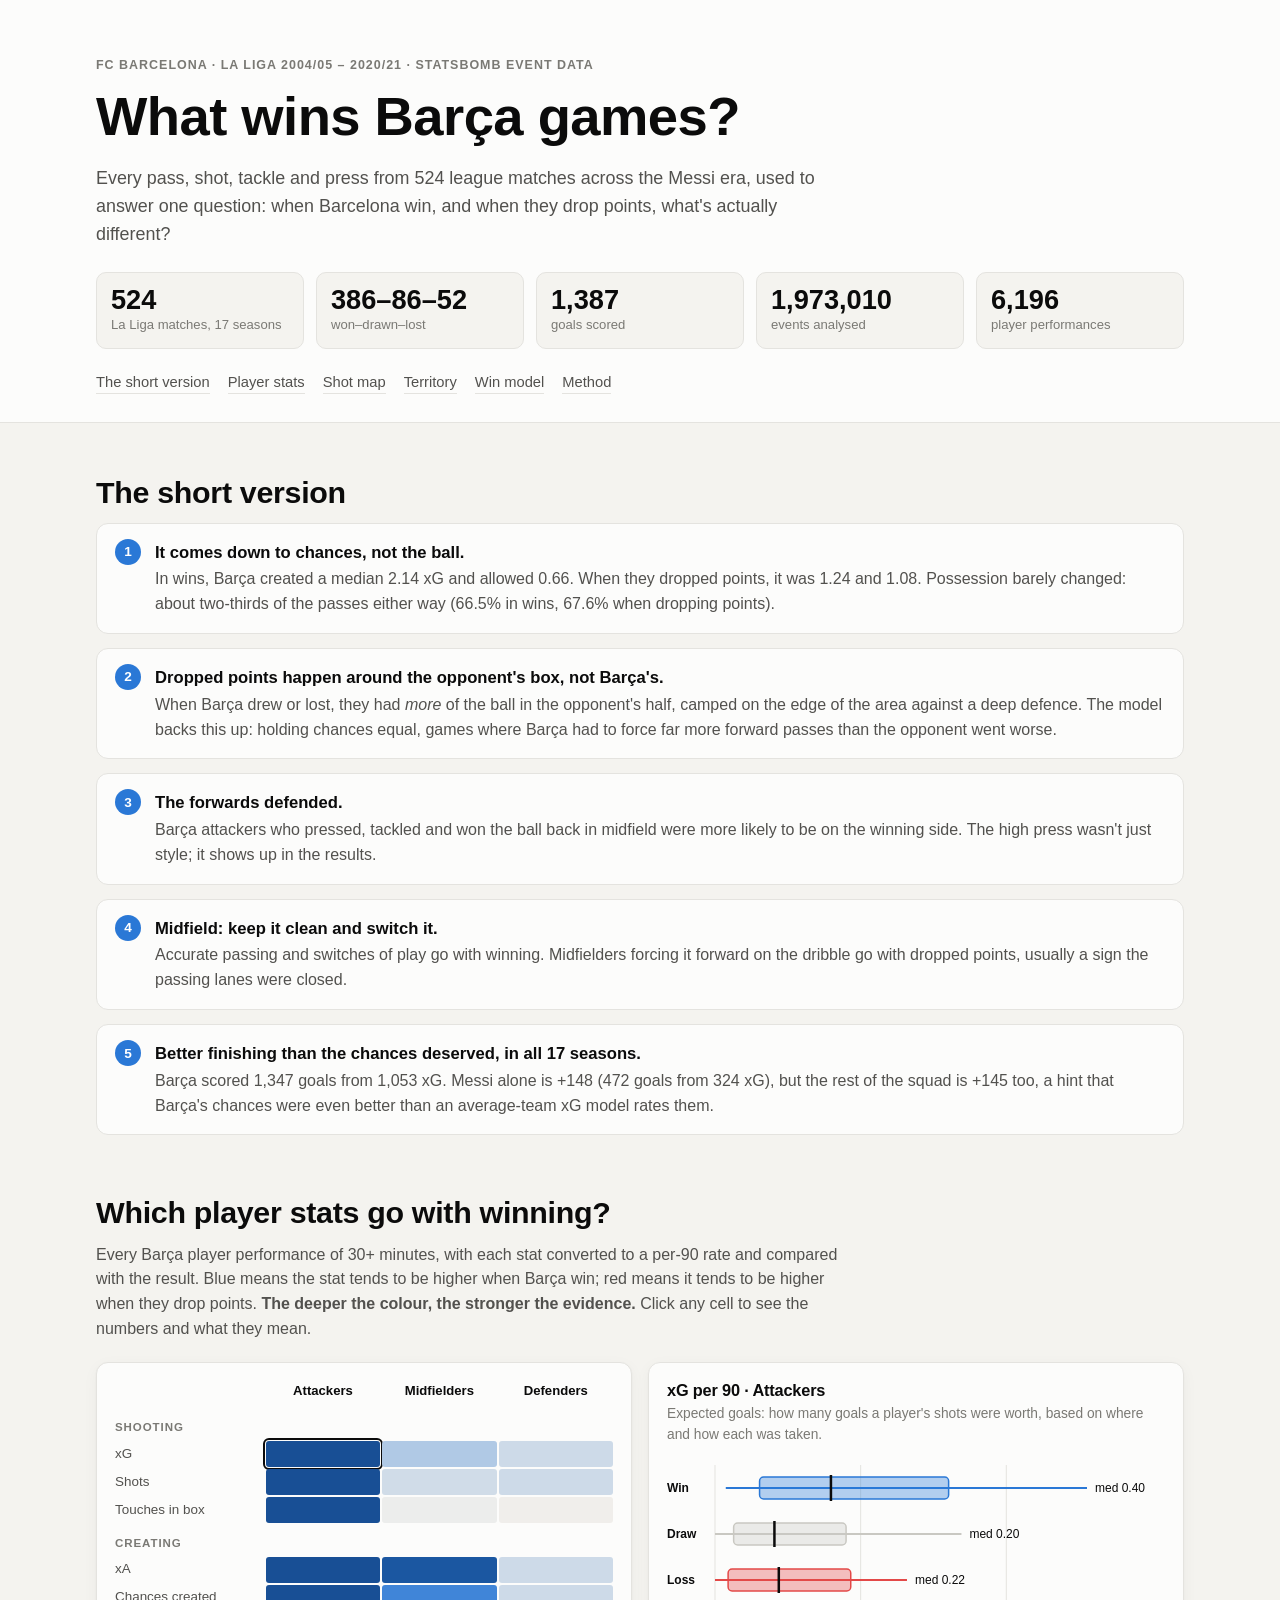
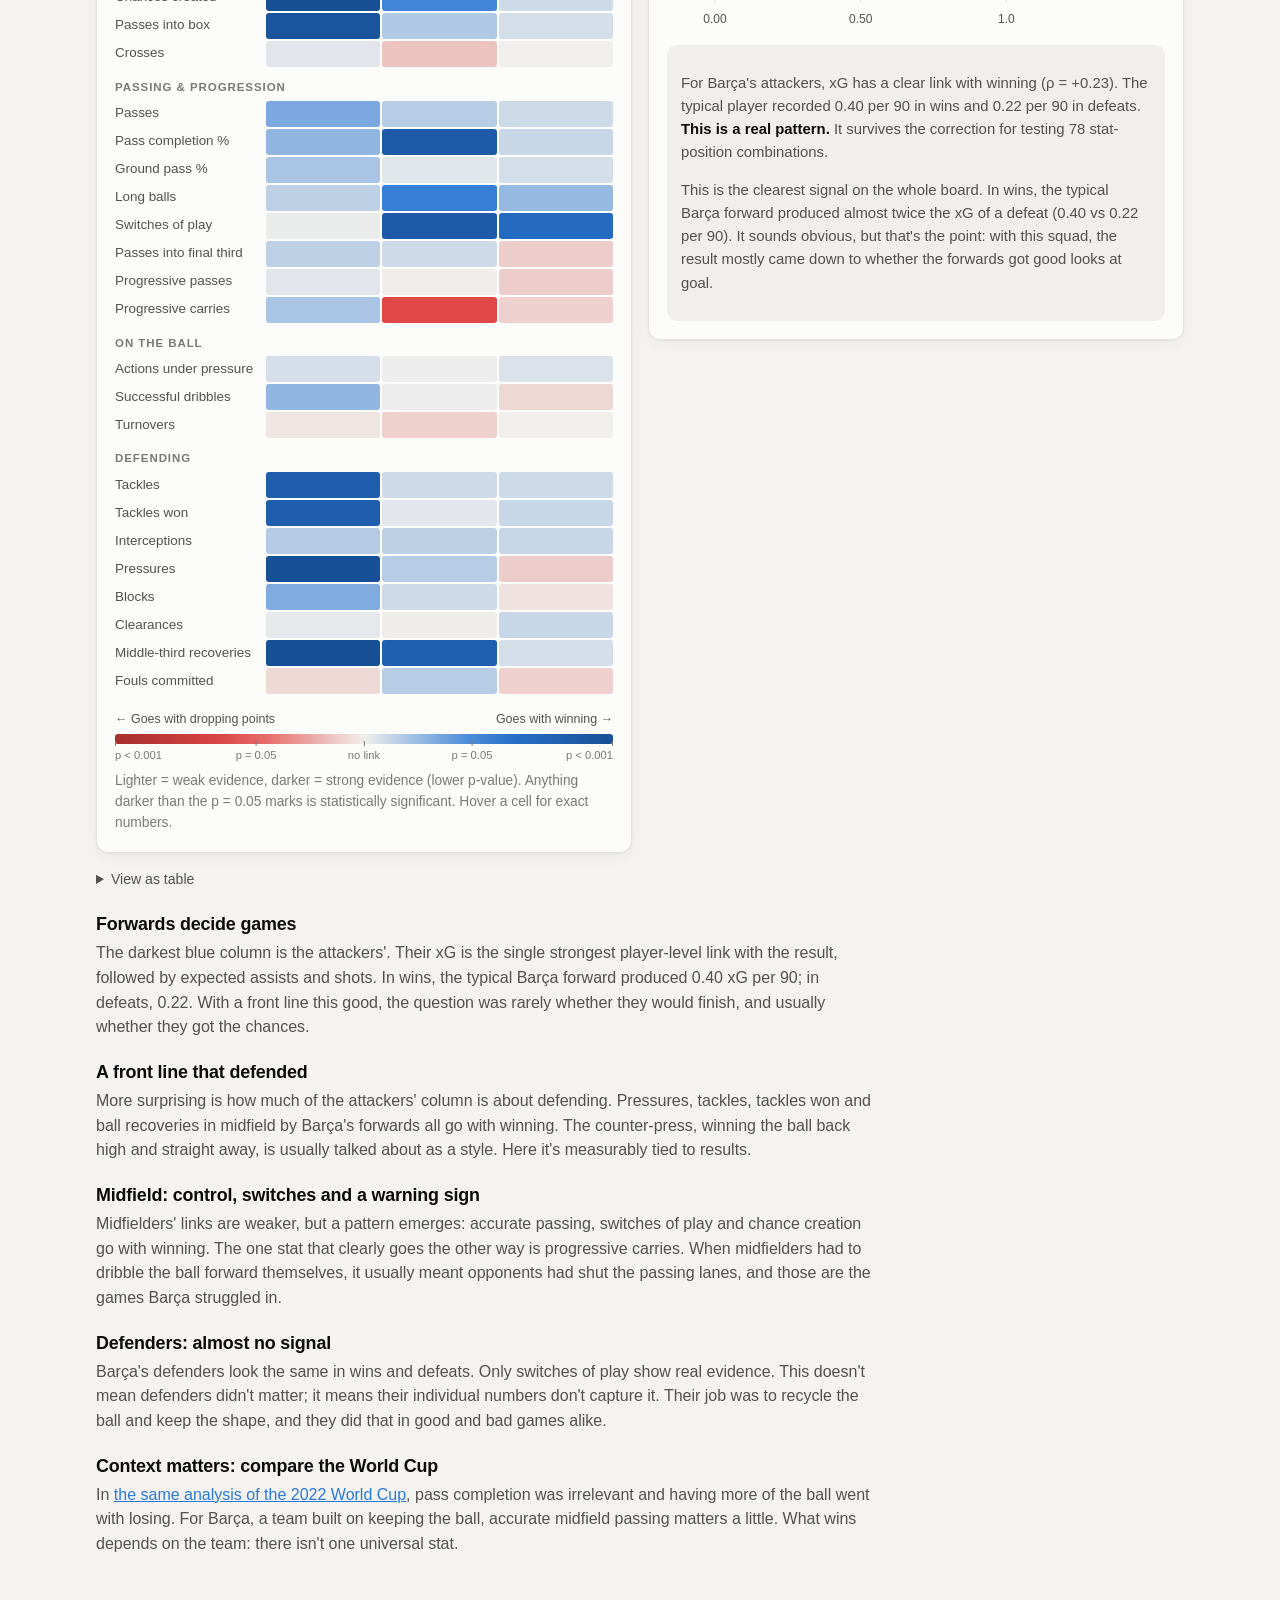
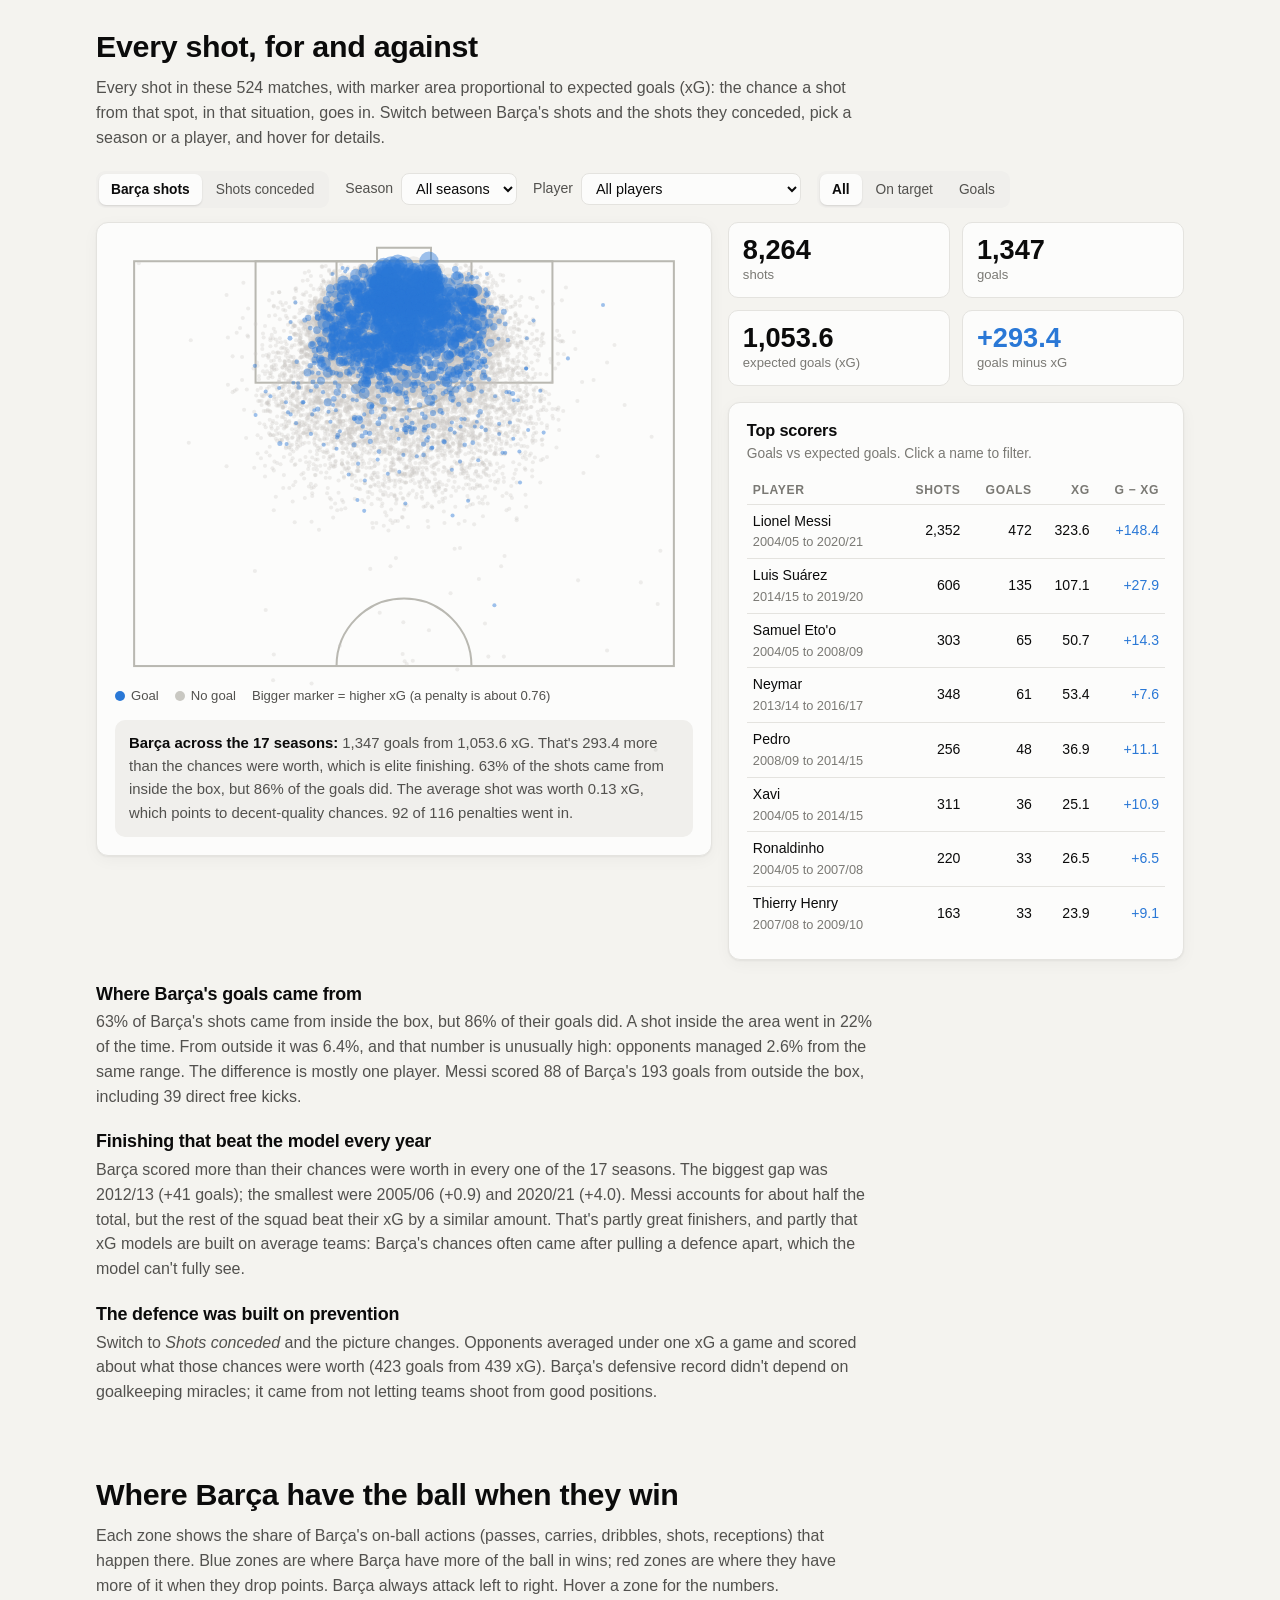
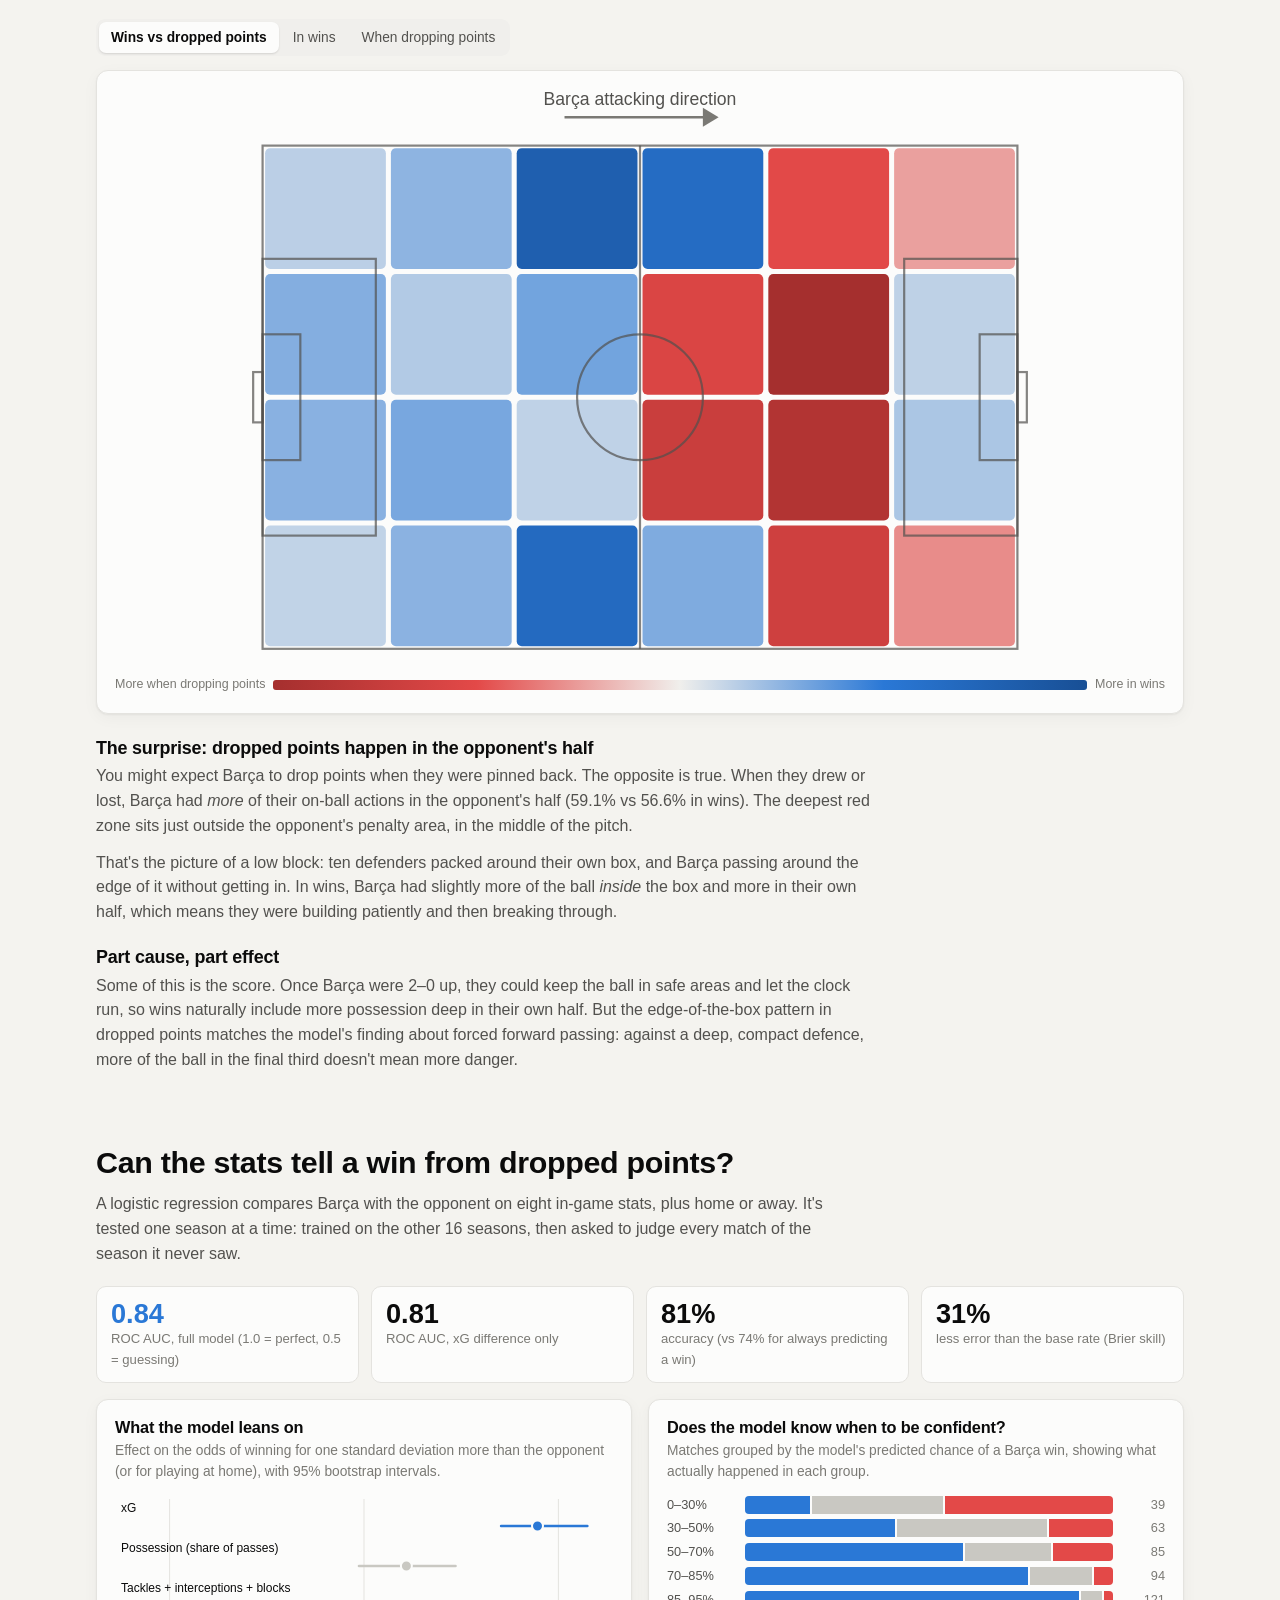
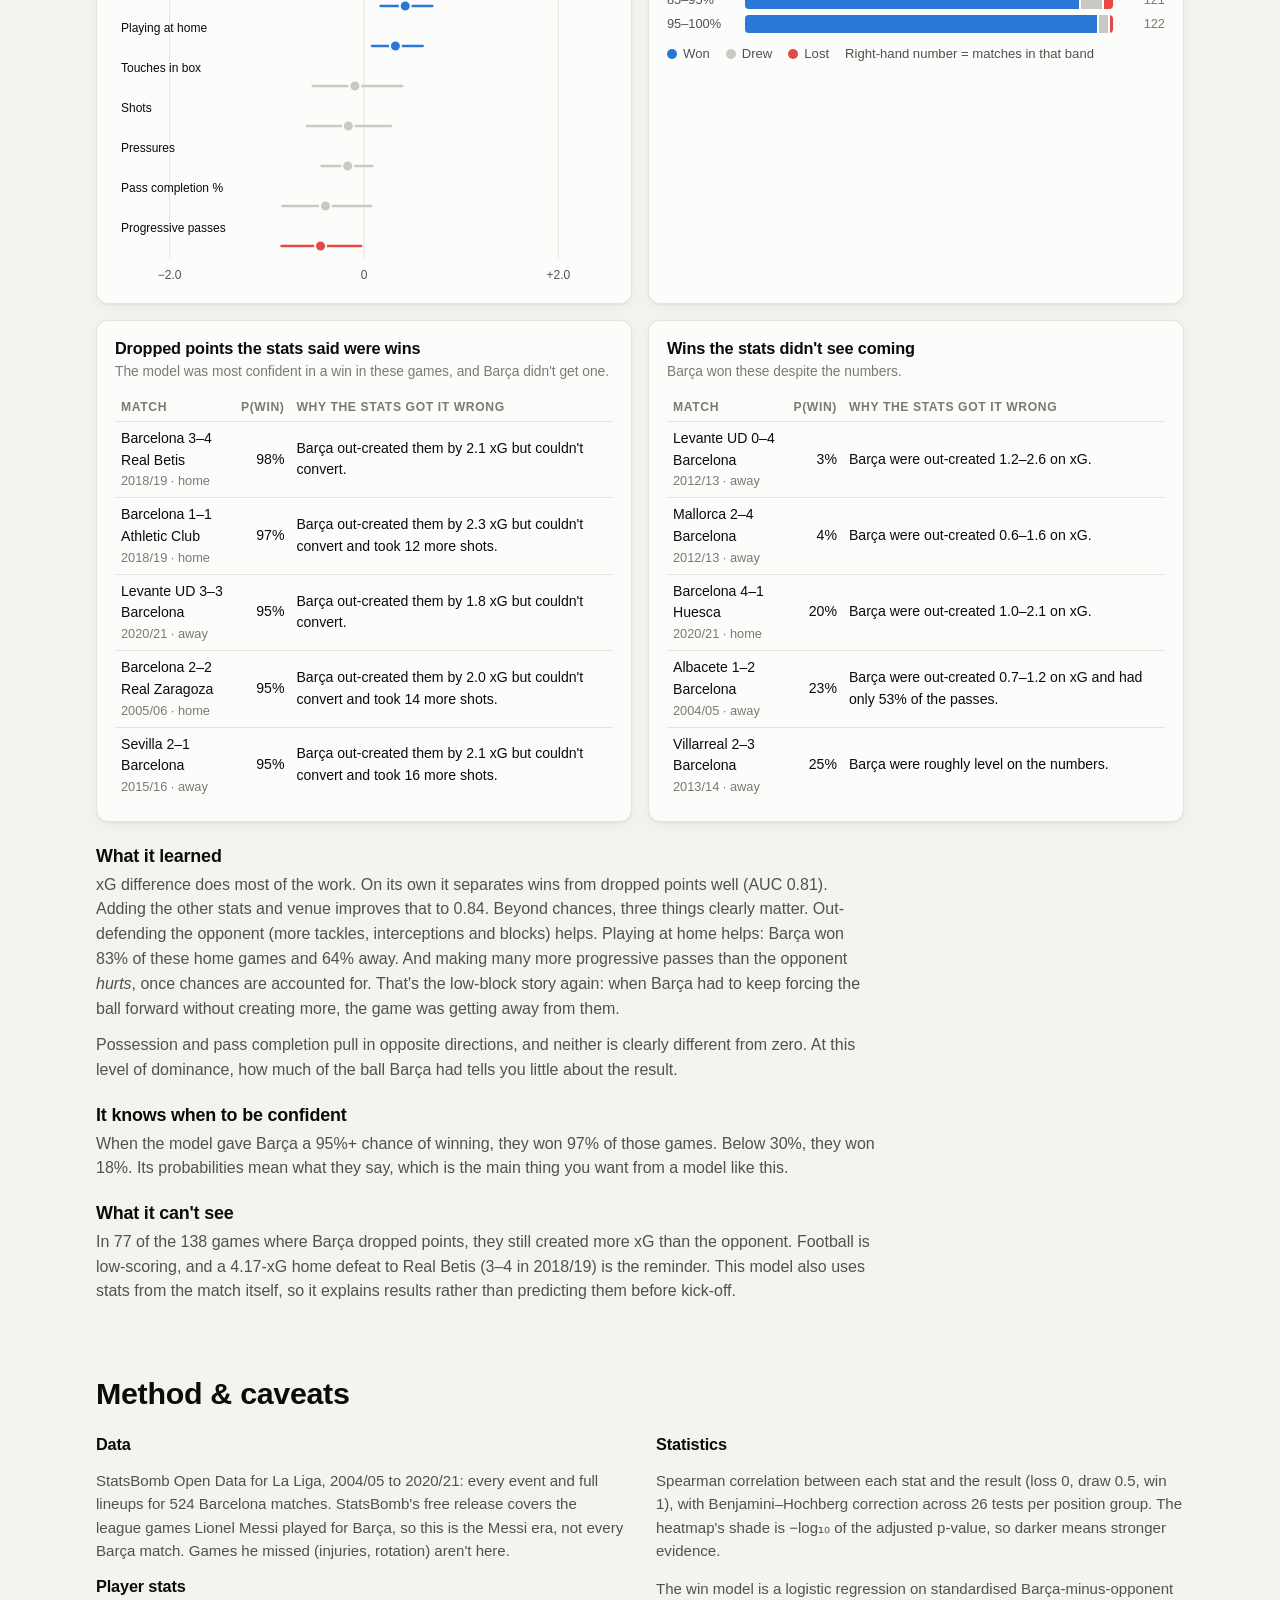
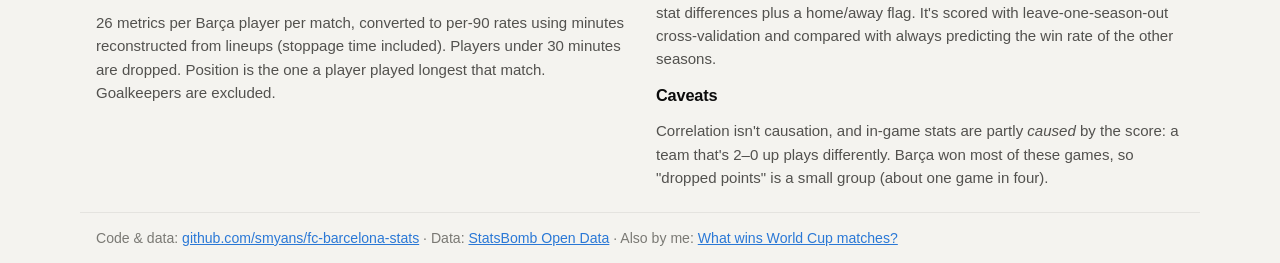
==== docs/index.html @ eb2fe5c5 "FC Barcelona match analysis, 2004/05-2020/21 Pipeline over 524 StatsBomb open-data La Liga matches: " ====
<!doctype html>
<html lang="en">
<head>
  <meta charset="utf-8">
  <meta name="viewport" content="width=device-width, initial-scale=1">
  <title>What Wins Barça Games?</title>
  <meta name="description" content="An interactive analysis of 524 FC Barcelona La Liga matches (2004/05 to 2020/21) using StatsBomb event data: which player stats go with winning, every shot, where Barça have the ball, and a win model.">
  <link rel="icon" href="data:image/svg+xml,<svg xmlns='http://www.w3.org/2000/svg' viewBox='0 0 100 100'><rect x='10' y='10' width='80' height='80' rx='20' fill='%232a78d6'/><rect x='50' y='10' width='40' height='80' rx='0' fill='%23e34948'/></svg>">
  <link rel="stylesheet" href="style.css?v=3">
</head>
<body>
  <header class="hero">
    <div class="wrap">
      <p class="eyebrow">FC Barcelona · La Liga 2004/05 – 2020/21 · StatsBomb event data</p>
      <h1>What wins Barça games?</h1>
      <p class="lede">Every pass, shot, tackle and press from 524 league matches across the Messi era, used to answer one question:
        when Barcelona win, and when they drop points, what's actually different?</p>
      <div class="tiles" id="summary-tiles"></div>
      <nav class="toc" aria-label="Sections">
        <a href="#short">The short version</a>
        <a href="#players">Player stats</a>
        <a href="#shots">Shot map</a>
        <a href="#territory">Territory</a>
        <a href="#model">Win model</a>
        <a href="#method">Method</a>
      </nav>
    </div>
  </header>

  <main class="wrap">
    <section id="short">
      <h2>The short version</h2>
      <ol class="short-list" id="short-list">
        <li><strong>It comes down to chances, not the ball.</strong> In wins, Barça created a median 2.14 xG and allowed 0.66. When they dropped
          points, it was 1.24 and 1.08. Possession barely changed: about two-thirds of the passes either way (66.5% in wins, 67.6% when dropping points).</li>
        <li><strong>Dropped points happen around the opponent's box, not Barça's.</strong> When Barça drew or lost, they had <em>more</em> of the ball
          in the opponent's half, camped on the edge of the area against a deep defence. The model backs this up: holding chances equal,
          games where Barça had to force far more forward passes than the opponent went worse.</li>
        <li><strong>The forwards defended.</strong> Barça attackers who pressed, tackled and won the ball back in midfield were more likely to be on the
          winning side. The high press wasn't just style; it shows up in the results.</li>
        <li><strong>Midfield: keep it clean and switch it.</strong> Accurate passing and switches of play go with winning. Midfielders forcing it
          forward on the dribble go with dropped points, usually a sign the passing lanes were closed.</li>
        <li><strong>Better finishing than the chances deserved, in all 17 seasons.</strong> Barça scored 1,347 goals from 1,053 xG. Messi alone is
          +148 (472 goals from 324 xG), but the rest of the squad is +145 too, a hint that Barça's chances were even better than an average-team xG model rates them.</li>
      </ol>
    </section>

    <section id="players">
      <h2>Which player stats go with winning?</h2>
      <p class="section-lede">Every Barça player performance of 30+ minutes, with each stat converted to a per-90 rate and compared with the result.
        Blue means the stat tends to be higher when Barça win; red means it tends to be higher when they drop points.
        <strong>The deeper the colour, the stronger the evidence.</strong> Click any cell to see the numbers and what they mean.</p>
      <div class="split">
        <div class="card">
          <div id="heatmap" class="heatmap" role="grid" aria-label="Link between each stat and winning, by position group"></div>
          <div id="heatmap-legend"></div>
        </div>
        <div class="card sticky" id="dist-card">
          <h3 id="dist-title"></h3>
          <p class="meta" id="dist-meta"></p>
          <svg id="dist-chart" role="img"></svg>
          <div class="insight" id="dist-insight"></div>
        </div>
      </div>
      <details class="table-view">
        <summary>View as table</summary>
        <div id="corr-table"></div>
      </details>
      <div class="analysis">
        <h3>Forwards decide games</h3>
        <p>The darkest blue column is the attackers'. Their xG is the single strongest player-level link with the result, followed by expected assists and
          shots. In wins, the typical Barça forward produced 0.40 xG per 90; in defeats, 0.22. With a front line this good, the question was rarely whether
          they would finish, and usually whether they got the chances.</p>
        <h3>A front line that defended</h3>
        <p>More surprising is how much of the attackers' column is about defending. Pressures, tackles, tackles won and ball recoveries in midfield by Barça's
          forwards all go with winning. The counter-press, winning the ball back high and straight away, is usually talked about as a style. Here it's
          measurably tied to results.</p>
        <h3>Midfield: control, switches and a warning sign</h3>
        <p>Midfielders' links are weaker, but a pattern emerges: accurate passing, switches of play and chance creation go with winning. The one
          stat that clearly goes the other way is progressive carries. When midfielders had to dribble the ball forward themselves, it usually meant
          opponents had shut the passing lanes, and those are the games Barça struggled in.</p>
        <h3>Defenders: almost no signal</h3>
        <p>Barça's defenders look the same in wins and defeats. Only switches of play show real evidence. This doesn't mean defenders didn't matter;
          it means their individual numbers don't capture it. Their job was to recycle the ball and keep the shape, and they did that in good and bad games alike.</p>
        <h3>Context matters: compare the World Cup</h3>
        <p>In <a href="https://smyans.github.io/world-cup-2022-player-stats/">the same analysis of the 2022 World Cup</a>, pass completion was irrelevant and
          having more of the ball went with losing. For Barça, a team built on keeping the ball, accurate midfield passing matters a little. What wins depends on
          the team: there isn't one universal stat.</p>
      </div>
    </section>

    <section id="shots">
      <h2>Every shot, for and against</h2>
      <p class="section-lede">Every shot in these 524 matches, with marker area proportional to expected goals (xG): the chance a shot from
        that spot, in that situation, goes in. Switch between Barça's shots and the shots they conceded, pick a season or a player,
        and hover for details.</p>
      <div class="controls">
        <div class="segmented" role="radiogroup" aria-label="Which shots" id="side-filter">
          <button role="radio" aria-checked="true" data-value="for">Barça shots</button>
          <button role="radio" aria-checked="false" data-value="against">Shots conceded</button>
        </div>
        <label>Season <select id="season-filter"></select></label>
        <label id="player-label">Player <select id="player-filter"></select></label>
        <div class="segmented" role="radiogroup" aria-label="Shot outcome" id="outcome-filter">
          <button role="radio" aria-checked="true" data-value="all">All</button>
          <button role="radio" aria-checked="false" data-value="target">On target</button>
          <button role="radio" aria-checked="false" data-value="goal">Goals</button>
        </div>
      </div>
      <div class="split shots-split">
        <div class="card pitch-card">
          <svg id="shot-map" role="img" aria-label="Shot map"></svg>
          <div class="legend" id="shot-legend"></div>
          <div class="insight" id="shot-insight"></div>
        </div>
        <div class="side">
          <div class="tiles compact" id="shot-tiles"></div>
          <div class="card">
            <h3 id="leaderboard-title">Top scorers</h3>
            <p class="meta">Goals vs expected goals. Click a name to filter.</p>
            <table class="leaderboard" id="leaderboard"></table>
          </div>
        </div>
      </div>
      <div class="analysis">
        <h3>Where Barça's goals came from</h3>
        <p>63% of Barça's shots came from inside the box, but 86% of their goals did. A shot inside the area went in 22% of the time. From outside it was
          6.4%, and that number is unusually high: opponents managed 2.6% from the same range. The difference is mostly one player. Messi scored 88 of Barça's
          193 goals from outside the box, including 39 direct free kicks.</p>
        <h3>Finishing that beat the model every year</h3>
        <p>Barça scored more than their chances were worth in every one of the 17 seasons. The biggest gap was 2012/13 (+41 goals); the smallest were 2005/06
          (+0.9) and 2020/21 (+4.0). Messi accounts for about half the total, but the rest of the squad beat their xG by a similar amount. That's partly
          great finishers, and partly that xG models are built on average teams: Barça's chances often came after pulling a defence apart, which the model can't fully see.</p>
        <h3>The defence was built on prevention</h3>
        <p>Switch to <em>Shots conceded</em> and the picture changes. Opponents averaged under one xG a game and scored about what those chances were worth
          (423 goals from 439 xG). Barça's defensive record didn't depend on goalkeeping miracles; it came from not letting teams shoot from good positions.</p>
      </div>
    </section>

    <section id="territory">
      <h2>Where Barça have the ball when they win</h2>
      <p class="section-lede">Each zone shows the share of Barça's on-ball actions (passes, carries, dribbles, shots, receptions) that happen there.
        Blue zones are where Barça have more of the ball in wins; red zones are where they have more of it when they drop points.
        Barça always attack left to right. Hover a zone for the numbers.</p>
      <div class="controls">
        <div class="segmented" role="radiogroup" aria-label="Territory view" id="territory-view">
          <button role="radio" aria-checked="true" data-value="diff">Wins vs dropped points</button>
          <button role="radio" aria-checked="false" data-value="win">In wins</button>
          <button role="radio" aria-checked="false" data-value="dropped">When dropping points</button>
        </div>
      </div>
      <div class="card">
        <svg id="territory-map" role="img" aria-label="Pitch zones showing where Barça have the ball in wins and in dropped points"></svg>
        <div class="scale-legend" id="territory-legend"></div>
      </div>
      <div class="analysis">
        <h3>The surprise: dropped points happen in the opponent's half</h3>
        <p>You might expect Barça to drop points when they were pinned back. The opposite is true. When they drew or lost, Barça had <em>more</em> of their
          on-ball actions in the opponent's half (59.1% vs 56.6% in wins). The deepest red zone sits just outside the opponent's penalty area, in the middle of the pitch.</p>
        <p>That's the picture of a low block: ten defenders packed around their own box, and Barça passing around the edge of it without getting in.
          In wins, Barça had slightly more of the ball <em>inside</em> the box and more in their own half, which means they were building patiently and then breaking through.</p>
        <h3>Part cause, part effect</h3>
        <p>Some of this is the score. Once Barça were 2–0 up, they could keep the ball in safe areas and let the clock run, so wins naturally include more
          possession deep in their own half. But the edge-of-the-box pattern in dropped points matches the model's finding about forced forward passing:
          against a deep, compact defence, more of the ball in the final third doesn't mean more danger.</p>
      </div>
    </section>

    <section id="model">
      <h2>Can the stats tell a win from dropped points?</h2>
      <p class="section-lede">A logistic regression compares Barça with the opponent on eight in-game stats, plus home or away. It's tested one season
        at a time: trained on the other 16 seasons, then asked to judge every match of the season it never saw.</p>
      <div class="tiles" id="model-tiles"></div>
      <div class="split">
        <div class="card">
          <h3>What the model leans on</h3>
          <p class="meta">Effect on the odds of winning for one standard deviation more than the opponent (or for playing at home), with 95% bootstrap intervals.</p>
          <svg id="coef-chart" role="img" aria-label="Model coefficients with confidence intervals"></svg>
        </div>
        <div class="card">
          <h3>Does the model know when to be confident?</h3>
          <p class="meta">Matches grouped by the model's predicted chance of a Barça win, showing what actually happened in each group.</p>
          <div id="calibration"></div>
          <div class="legend" id="calibration-legend"></div>
        </div>
      </div>
      <div class="split">
        <div class="card">
          <h3>Dropped points the stats said were wins</h3>
          <p class="meta">The model was most confident in a win in these games, and Barça didn't get one.</p>
          <table class="leaderboard" id="surprise-dropped"></table>
        </div>
        <div class="card">
          <h3>Wins the stats didn't see coming</h3>
          <p class="meta">Barça won these despite the numbers.</p>
          <table class="leaderboard" id="surprise-wins"></table>
        </div>
      </div>
      <div class="analysis">
        <h3>What it learned</h3>
        <p>xG difference does most of the work. On its own it separates wins from dropped points well (AUC 0.81). Adding the other stats and venue
          improves that to 0.84. Beyond chances, three things clearly matter. Out-defending the opponent (more tackles, interceptions and blocks) helps.
          Playing at home helps: Barça won 83% of these home games and 64% away. And making many more progressive passes than the opponent <em>hurts</em>,
          once chances are accounted for. That's the low-block story again: when Barça had to keep forcing the ball forward without creating more, the game was getting away from them.</p>
        <p>Possession and pass completion pull in opposite directions, and neither is clearly different from zero. At this level of dominance, how much
          of the ball Barça had tells you little about the result.</p>
        <h3>It knows when to be confident</h3>
        <p>When the model gave Barça a 95%+ chance of winning, they won 97% of those games. Below 30%, they won 18%. Its probabilities mean what they say,
          which is the main thing you want from a model like this.</p>
        <h3>What it can't see</h3>
        <p>In 77 of the 138 games where Barça dropped points, they still created more xG than the opponent. Football is low-scoring, and a 4.17-xG
          home defeat to Real Betis (3–4 in 2018/19) is the reminder. This model also uses stats from the match itself, so it explains results rather than
          predicting them before kick-off.</p>
      </div>
    </section>

    <section id="method">
      <h2>Method &amp; caveats</h2>
      <div class="method-grid">
        <div>
          <h3>Data</h3>
          <p>StatsBomb Open Data for La Liga, 2004/05 to 2020/21: every event and full lineups for 524 Barcelona matches.
            StatsBomb's free release covers the league games Lionel Messi played for Barça, so this is the Messi era, not every Barça match.
            Games he missed (injuries, rotation) aren't here.</p>
          <h3>Player stats</h3>
          <p>26 metrics per Barça player per match, converted to per-90 rates using minutes reconstructed from lineups (stoppage time included).
            Players under 30 minutes are dropped. Position is the one a player played longest that match. Goalkeepers are excluded.</p>
        </div>
        <div>
          <h3>Statistics</h3>
          <p>Spearman correlation between each stat and the result (loss 0, draw 0.5, win 1), with Benjamini–Hochberg correction across 26 tests
            per position group. The heatmap's shade is −log₁₀ of the adjusted p-value, so darker means stronger evidence.</p>
          <p>The win model is a logistic regression on standardised Barça-minus-opponent stat differences plus a home/away flag.
            It's scored with leave-one-season-out cross-validation and compared with always predicting the win rate of the other seasons.</p>
          <h3>Caveats</h3>
          <p>Correlation isn't causation, and in-game stats are partly <em>caused</em> by the score: a team that's 2–0 up plays differently.
            Barça won most of these games, so "dropped points" is a small group (about one game in four).</p>
        </div>
      </div>
    </section>
  </main>

  <footer class="wrap">
    <p>Code &amp; data: <a href="https://github.com/smyans/fc-barcelona-stats">github.com/smyans/fc-barcelona-stats</a> ·
      Data: <a href="https://github.com/statsbomb/open-data">StatsBomb Open Data</a> ·
      Also by me: <a href="https://smyans.github.io/world-cup-2022-player-stats/">What wins World Cup matches?</a></p>
  </footer>

  <div class="tooltip" id="tooltip" role="tooltip" hidden></div>
  <script src="glossary.js?v=3"></script>
  <script src="insights.js?v=3"></script>
  <script src="app.js?v=3"></script>
</body>
</html>
---- docs/style.css ----
:root {
  color-scheme: light;
  --page: #f4f3ef;
  --surface: #fcfcfb;
  --surface-2: #f0efec;
  --ink: #0b0b0b;
  --ink-2: #52514e;
  --ink-3: #7a7974;
  --rule: #e4e3df;
  --pitch-line: #b9b8b1;
  --pos: #2a78d6;
  --neg: #e34948;
  --neutral: #c9c8c2;
  --div-neg-2: #a52f2e;
  --div-neg-1: #e34948;
  --div-mid: #f0efec;
  --div-pos-1: #2a78d6;
  --div-pos-2: #184f95;
  --seq-0: #f0efec;
  --seq-1: #184f95;
  --shadow: 0 1px 2px rgb(0 0 0 / 0.05), 0 4px 16px rgb(0 0 0 / 0.04);
}
@media (prefers-color-scheme: dark) {
  :root:not([data-theme="light"]) {
    color-scheme: dark;
    --page: #111110;
    --surface: #1a1a19;
    --surface-2: #242422;
    --ink: #f0efec;
    --ink-2: #c3c2b7;
    --ink-3: #8f8e86;
    --rule: #2e2e2c;
    --pitch-line: #4a4a46;
    --pos: #3987e5;
    --neg: #e66767;
    --neutral: #5a5955;
    --div-neg-2: #f08f8d;
    --div-neg-1: #c94a49;
    --div-mid: #383835;
    --div-pos-1: #2b6cc0;
    --div-pos-2: #86b6ef;
    --seq-0: #2a2a28;
    --seq-1: #86b6ef;
    --shadow: none;
  }
}
:root[data-theme="dark"] {
  color-scheme: dark;
  --page: #111110;
  --surface: #1a1a19;
  --surface-2: #242422;
  --ink: #f0efec;
  --ink-2: #c3c2b7;
  --ink-3: #8f8e86;
  --rule: #2e2e2c;
  --pitch-line: #4a4a46;
  --pos: #3987e5;
  --neg: #e66767;
  --neutral: #5a5955;
  --div-neg-2: #f08f8d;
  --div-neg-1: #c94a49;
  --div-mid: #383835;
  --div-pos-1: #2b6cc0;
  --div-pos-2: #86b6ef;
  --seq-0: #2a2a28;
  --seq-1: #86b6ef;
  --shadow: none;
}

* { box-sizing: border-box; }
html { scroll-behavior: smooth; }
body {
  margin: 0;
  background: var(--page);
  color: var(--ink);
  font: 16px/1.55 ui-sans-serif, -apple-system, BlinkMacSystemFont, "Segoe UI", Roboto, sans-serif;
  -webkit-font-smoothing: antialiased;
}
a { color: var(--pos); }
.wrap { max-width: 1120px; margin: 0 auto; padding: 0 16px; }
h1, h2, h3 { line-height: 1.15; letter-spacing: -0.01em; }
h1 { font-size: clamp(2.1rem, 5vw, 3.4rem); margin: 0.2em 0 0.3em; }
h2 { font-size: clamp(1.45rem, 3vw, 1.9rem); margin: 0 0 0.4em; }
h3 { font-size: 1.02rem; margin: 0 0 0.2em; }
.num, .tile .value, .leaderboard td.n { font-variant-numeric: tabular-nums; }

.hero { padding: 56px 0 28px; border-bottom: 1px solid var(--rule); background: var(--surface); }
.eyebrow { text-transform: uppercase; letter-spacing: 0.08em; font-size: 0.78rem; color: var(--ink-3); margin: 0; font-weight: 600; }
.lede { font-size: 1.12rem; color: var(--ink-2); max-width: 720px; margin: 0 0 24px; }
.toc { display: flex; flex-wrap: wrap; gap: 6px 18px; margin-top: 22px; font-size: 0.92rem; }
.toc a { color: var(--ink-2); text-decoration: none; border-bottom: 1px solid var(--rule); }
.toc a:hover { color: var(--ink); border-color: var(--ink-2); }

section { padding: 52px 0 8px; }
.section-lede { color: var(--ink-2); max-width: 760px; margin: 0 0 20px; }
.meta { color: var(--ink-3); font-size: 0.86rem; margin: 0 0 12px; }
.note { color: var(--ink-2); font-size: 0.9rem; margin: 10px 0 0; }

.card {
  background: var(--surface);
  border: 1px solid var(--rule);
  border-radius: 12px;
  padding: 18px;
  box-shadow: var(--shadow);
  min-width: 0;
}
.split { display: grid; grid-template-columns: minmax(0, 1fr) minmax(0, 1fr); gap: 16px; margin-bottom: 16px; }
.shots-split { grid-template-columns: minmax(0, 1.35fr) minmax(0, 1fr); }
.side { display: flex; flex-direction: column; gap: 16px; min-width: 0; }
.sticky { position: sticky; top: 16px; align-self: start; }
@media (max-width: 820px) {
  .split, .shots-split { grid-template-columns: minmax(0, 1fr); }
  .sticky { position: static; }
}

.tiles { display: grid; grid-template-columns: repeat(auto-fit, minmax(140px, 1fr)); gap: 12px; margin-bottom: 16px; }
.tiles.compact { grid-template-columns: repeat(2, minmax(0, 1fr)); margin: 0; }
.tile { background: var(--surface); border: 1px solid var(--rule); border-radius: 10px; padding: 12px 14px; }
.hero .tile { background: var(--page); }
.tile .value { font-size: 1.7rem; font-weight: 700; line-height: 1.1; }
.tile .label { color: var(--ink-3); font-size: 0.82rem; }
.tile.highlight .value { color: var(--pos); }

/* Heatmap built from a CSS grid of buttons */
.heatmap { display: grid; grid-template-columns: minmax(120px, 1.3fr) repeat(3, minmax(0, 1fr)); gap: 2px; font-size: 0.84rem; }
.heatmap .col-head { font-weight: 600; text-align: center; padding: 0 2px 6px; font-size: 0.82rem; }
.heatmap .row-head { color: var(--ink-2); display: flex; align-items: center; padding-right: 8px; min-height: 26px; }
.heatmap .group-head { grid-column: 1 / -1; color: var(--ink-3); font-size: 0.72rem; text-transform: uppercase; letter-spacing: 0.08em; padding: 10px 0 2px; font-weight: 600; }
.heatmap button {
  border: 0; border-radius: 3px; min-height: 26px; cursor: pointer; font: inherit; font-weight: 700;
  font-variant-numeric: tabular-nums; padding: 0; outline-offset: 1px;
}
.heatmap button.selected { outline: 2px solid var(--ink); }
.heatmap button:focus-visible { outline: 2px solid var(--ink); }

.scale-legend { display: flex; align-items: center; gap: 8px; margin-top: 14px; font-size: 0.78rem; color: var(--ink-3); flex-wrap: wrap; }
.scale-legend .bar { height: 10px; flex: 1 1 160px; border-radius: 3px; min-width: 120px; }





.table-view { margin-top: 4px; font-size: 0.88rem; }
.table-view summary { cursor: pointer; color: var(--ink-2); }
.table-view table { width: 100%; border-collapse: collapse; margin-top: 8px; }
.table-view th, .table-view td { text-align: left; padding: 4px 8px; border-bottom: 1px solid var(--rule); }
.table-view td.n { text-align: right; font-variant-numeric: tabular-nums; }
.table-view > div { overflow-x: auto; }

.controls { display: flex; flex-wrap: wrap; gap: 10px 16px; align-items: center; margin-bottom: 14px; }
.controls label { display: flex; align-items: center; gap: 8px; font-size: 0.88rem; color: var(--ink-2); }
select {
  font: inherit; font-size: 0.9rem; color: var(--ink); background: var(--surface);
  border: 1px solid var(--rule); border-radius: 8px; padding: 6px 10px; max-width: 220px;
}
.segmented { display: inline-flex; background: var(--surface-2); border-radius: 9px; padding: 3px; gap: 2px; flex-wrap: wrap; }
.segmented button {
  font: inherit; font-size: 0.86rem; border: 0; background: transparent; color: var(--ink-2);
  padding: 5px 12px; border-radius: 7px; cursor: pointer;
}
.segmented button[aria-checked="true"] { background: var(--surface); color: var(--ink); box-shadow: 0 1px 2px rgb(0 0 0 / 0.12); font-weight: 600; }

svg { display: block; width: 100%; height: auto; overflow: visible; }
svg text { fill: var(--ink-2); font-size: 12px; }
svg .axis line, svg .grid line { stroke: var(--rule); }
svg .zero { stroke: var(--ink-3); }
.pitch-card svg { max-width: 560px; margin: 0 auto; }
#territory-map { max-width: 780px; margin: 0 auto; }
.shots-split { align-items: start; }

.legend { display: flex; flex-wrap: wrap; gap: 6px 16px; font-size: 0.82rem; color: var(--ink-2); margin-top: 10px; align-items: center; }
.legend .swatch { display: inline-block; width: 10px; height: 10px; border-radius: 50%; margin-right: 6px; vertical-align: -1px; }

.leaderboard { width: 100%; border-collapse: collapse; font-size: 0.88rem; }
.leaderboard th { white-space: nowrap; text-align: left; color: var(--ink-3); font-weight: 600; font-size: 0.76rem; text-transform: uppercase; letter-spacing: 0.05em; padding: 4px 6px; }
.leaderboard td { padding: 6px; border-top: 1px solid var(--rule); }
.leaderboard td.n, .leaderboard th.n { text-align: right; }
.leaderboard button.link { font: inherit; background: none; border: 0; padding: 0; color: var(--ink); cursor: pointer; text-align: left; }
.leaderboard button.link:hover { color: var(--pos); text-decoration: underline; }
.leaderboard .sub { color: var(--ink-3); font-size: 0.8rem; display: block; }
.delta-pos { color: var(--pos); }
.delta-neg { color: var(--neg); }

.method-grid { display: grid; grid-template-columns: repeat(auto-fit, minmax(280px, 1fr)); gap: 8px 32px; color: var(--ink-2); font-size: 0.94rem; }
.method-grid h3 { color: var(--ink); margin-top: 12px; }

@media (max-width: 480px) {
  .hide-sm { display: none; }
  .leaderboard td { overflow-wrap: anywhere; }
  .leaderboard th { white-space: normal; }
  .leaderboard td, .leaderboard th { padding: 5px 4px; }
  .card { padding: 14px; }
  .table-view th, .table-view td { padding: 4px 4px; font-size: 0.8rem; }
}

footer { padding: 40px 16px 56px; color: var(--ink-3); font-size: 0.88rem; border-top: 1px solid var(--rule); margin-top: 48px; }

.tooltip {
  position: fixed; z-index: 10; pointer-events: none; max-width: 280px;
  background: var(--surface); color: var(--ink); border: 1px solid var(--rule); border-radius: 8px;
  padding: 8px 10px; font-size: 0.82rem; line-height: 1.4; box-shadow: 0 6px 24px rgb(0 0 0 / 0.18);
}
.tooltip .tt-title { font-weight: 700; margin-bottom: 2px; }
.tooltip .tt-row { display: flex; justify-content: space-between; gap: 14px; color: var(--ink-2); }
.tooltip .tt-row b { color: var(--ink); font-variant-numeric: tabular-nums; }

/* Evidence legend under the heatmap */
.evidence-legend { margin-top: 16px; }
.evidence-legend .ends { display: flex; justify-content: space-between; font-size: 0.78rem; color: var(--ink-2); margin-bottom: 4px; }
.evidence-legend .bar { height: 10px; border-radius: 3px; }
.evidence-legend .ticks { position: relative; height: 18px; font-size: 0.7rem; color: var(--ink-3); }
.evidence-legend .ticks span:first-child { transform: none; }
.evidence-legend .ticks span:first-child::before { left: 0; }
.evidence-legend .ticks span:last-child { transform: translateX(-100%); }
.evidence-legend .ticks span:last-child::before { left: auto; right: 0; }
.evidence-legend .ticks span { position: absolute; transform: translateX(-50%); white-space: nowrap; top: 3px; }
.evidence-legend .ticks span::before { content: ""; position: absolute; left: 50%; top: -6px; height: 5px; border-left: 1px solid var(--ink-3); }
.evidence-legend .meta { margin: 8px 0 0; }

/* Written analysis */
.short-list { counter-reset: finding; display: grid; gap: 14px; padding: 0; margin: 0; list-style: none; }
.short-list li { counter-increment: finding; position: relative; padding: 16px 18px 16px 58px; background: var(--surface);
  border: 1px solid var(--rule); border-radius: 12px; color: var(--ink-2); }
.short-list li::before { content: counter(finding); position: absolute; left: 18px; top: 15px; width: 26px; height: 26px; border-radius: 50%;
  background: var(--pos); color: #fff; font-weight: 700; font-size: 0.85rem; display: grid; place-items: center; }
.short-list strong { color: var(--ink); display: block; font-size: 1.04rem; margin-bottom: 2px; }
.analysis { max-width: 780px; color: var(--ink-2); margin-top: 24px; }
.analysis h3 { color: var(--ink); font-size: 1.12rem; margin: 22px 0 6px; }
.analysis p { margin: 0 0 12px; }
.insight { background: var(--surface-2); border-radius: 10px; padding: 12px 14px; color: var(--ink-2); font-size: 0.93rem; margin-top: 14px; }
.insight strong { color: var(--ink); }
.calibration-row { display: grid; grid-template-columns: 70px 1fr 44px; gap: 8px; align-items: center; font-size: 0.8rem; color: var(--ink-2); margin-bottom: 4px; }
.calibration-row .stack { display: flex; height: 18px; border-radius: 4px; overflow: hidden; gap: 2px; background: var(--surface); }
.calibration-row .stack span { display: block; height: 100%; }
.calibration-row .n { text-align: right; font-variant-numeric: tabular-nums; color: var(--ink-3); }
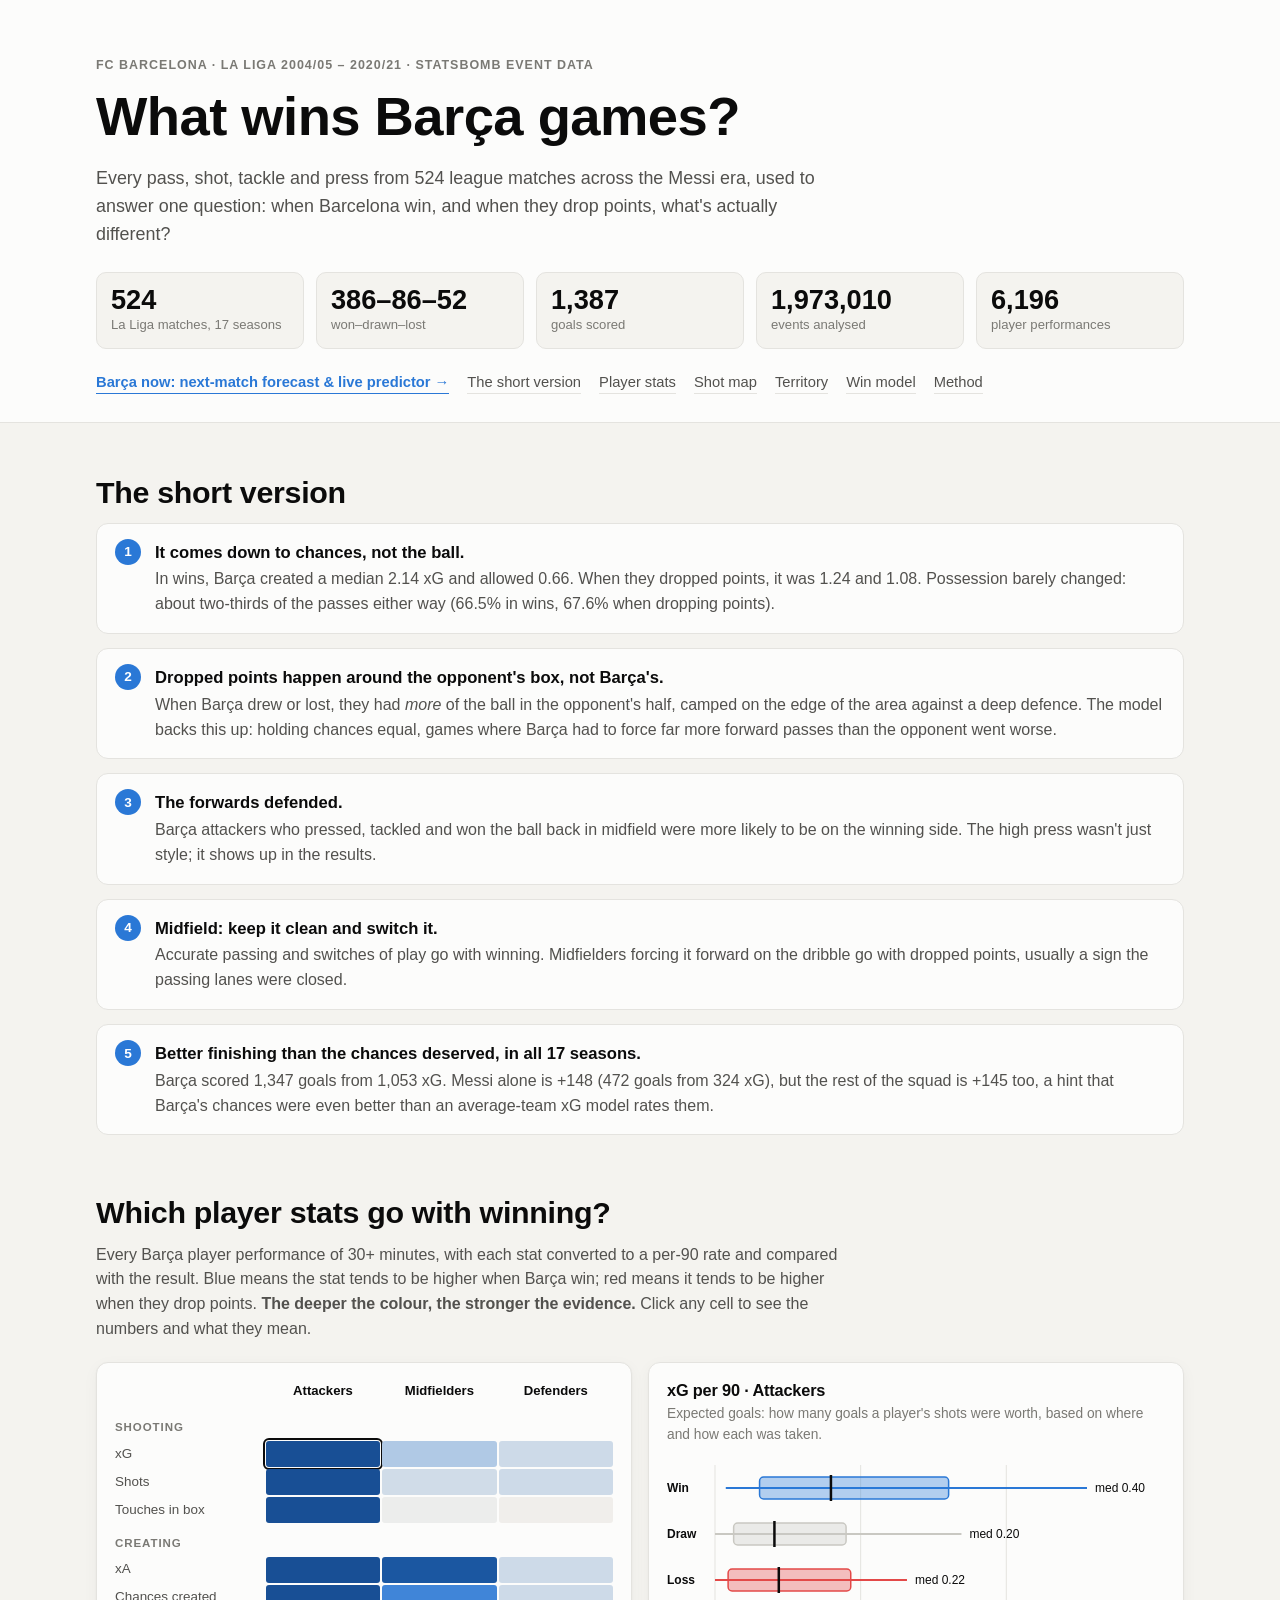
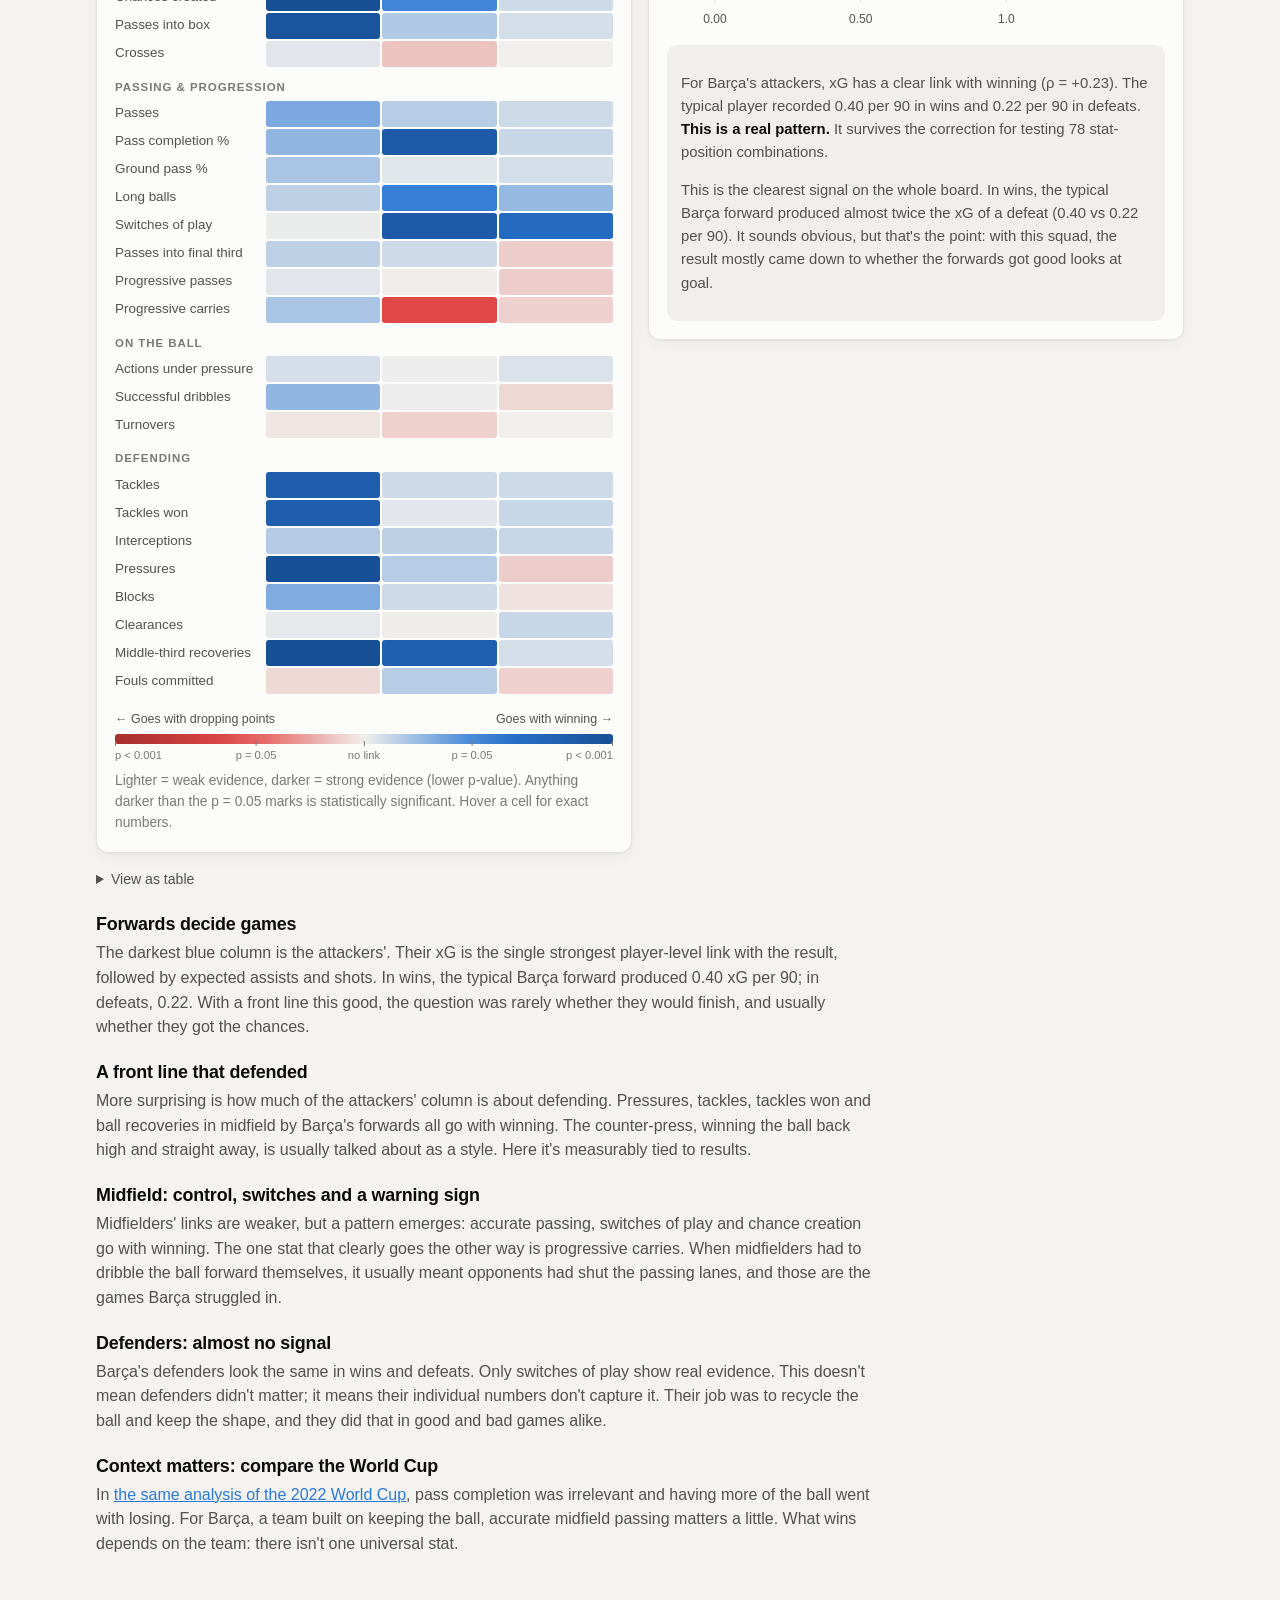
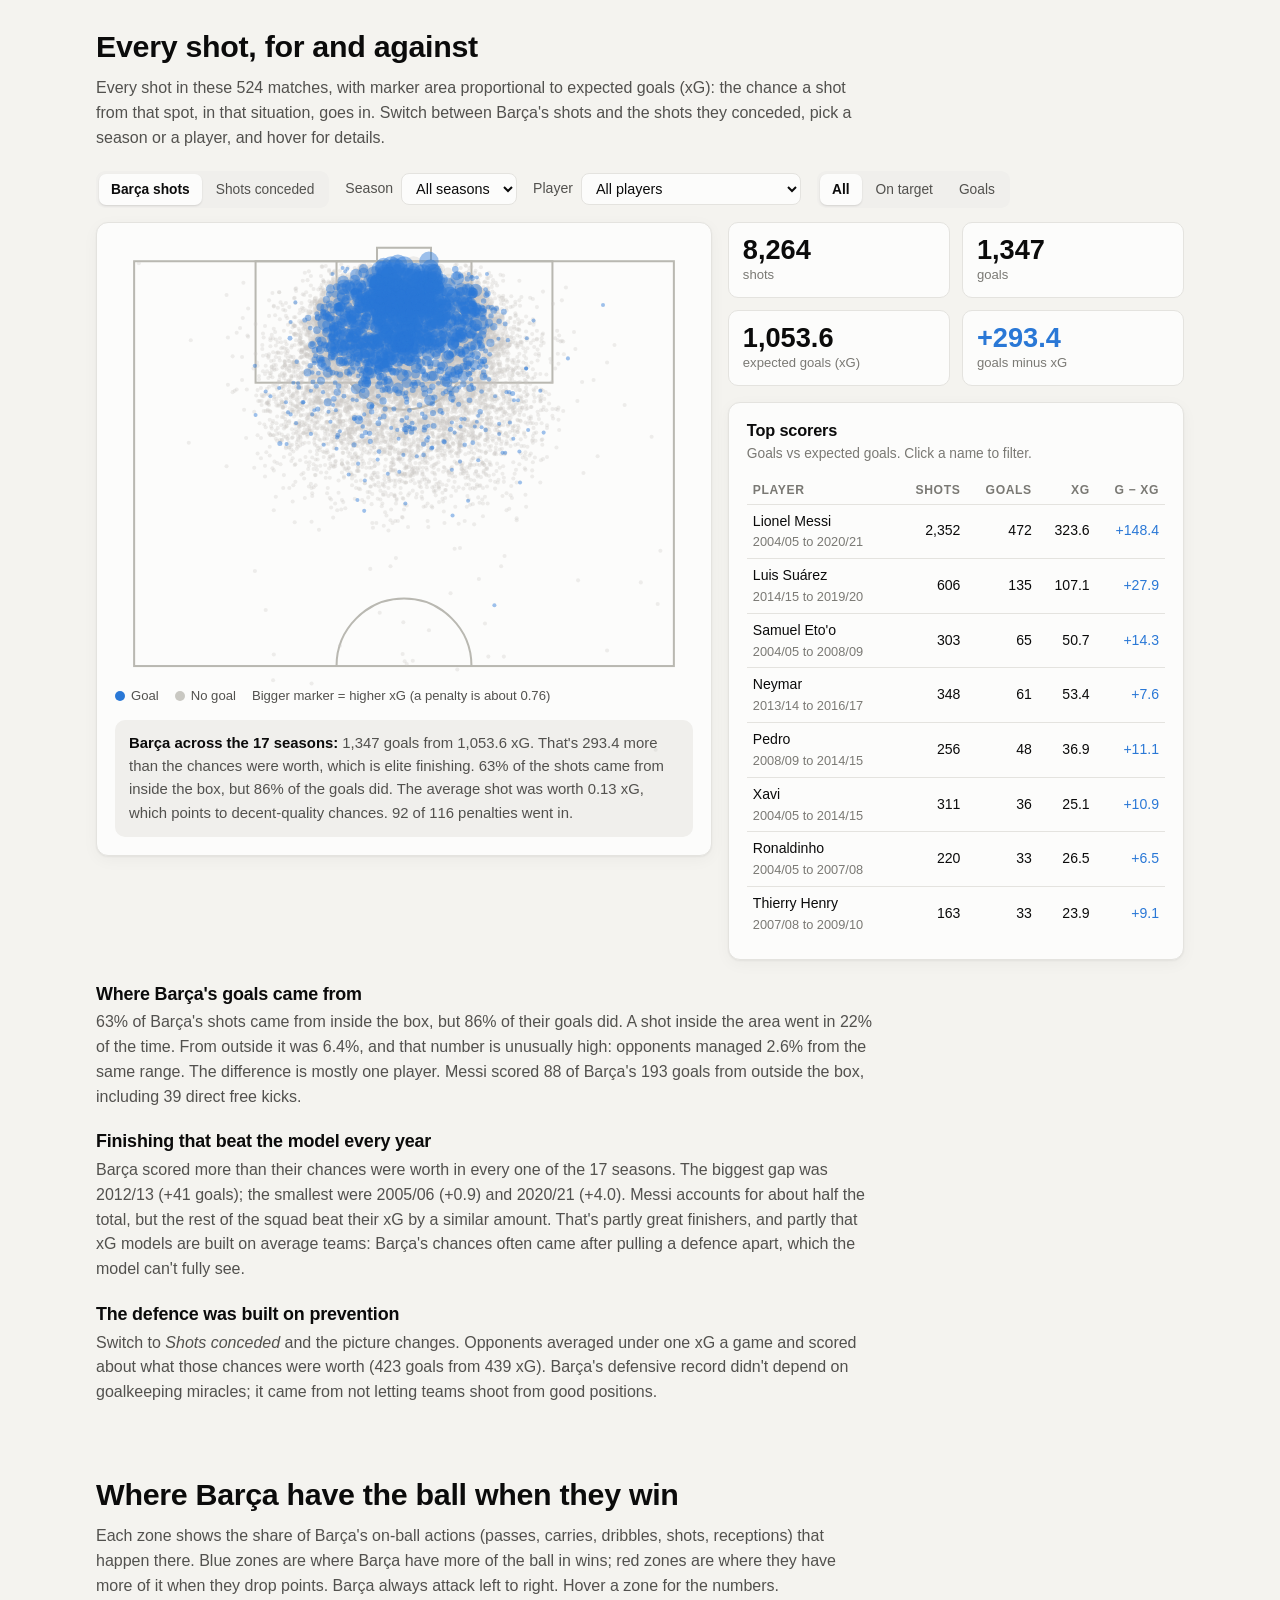
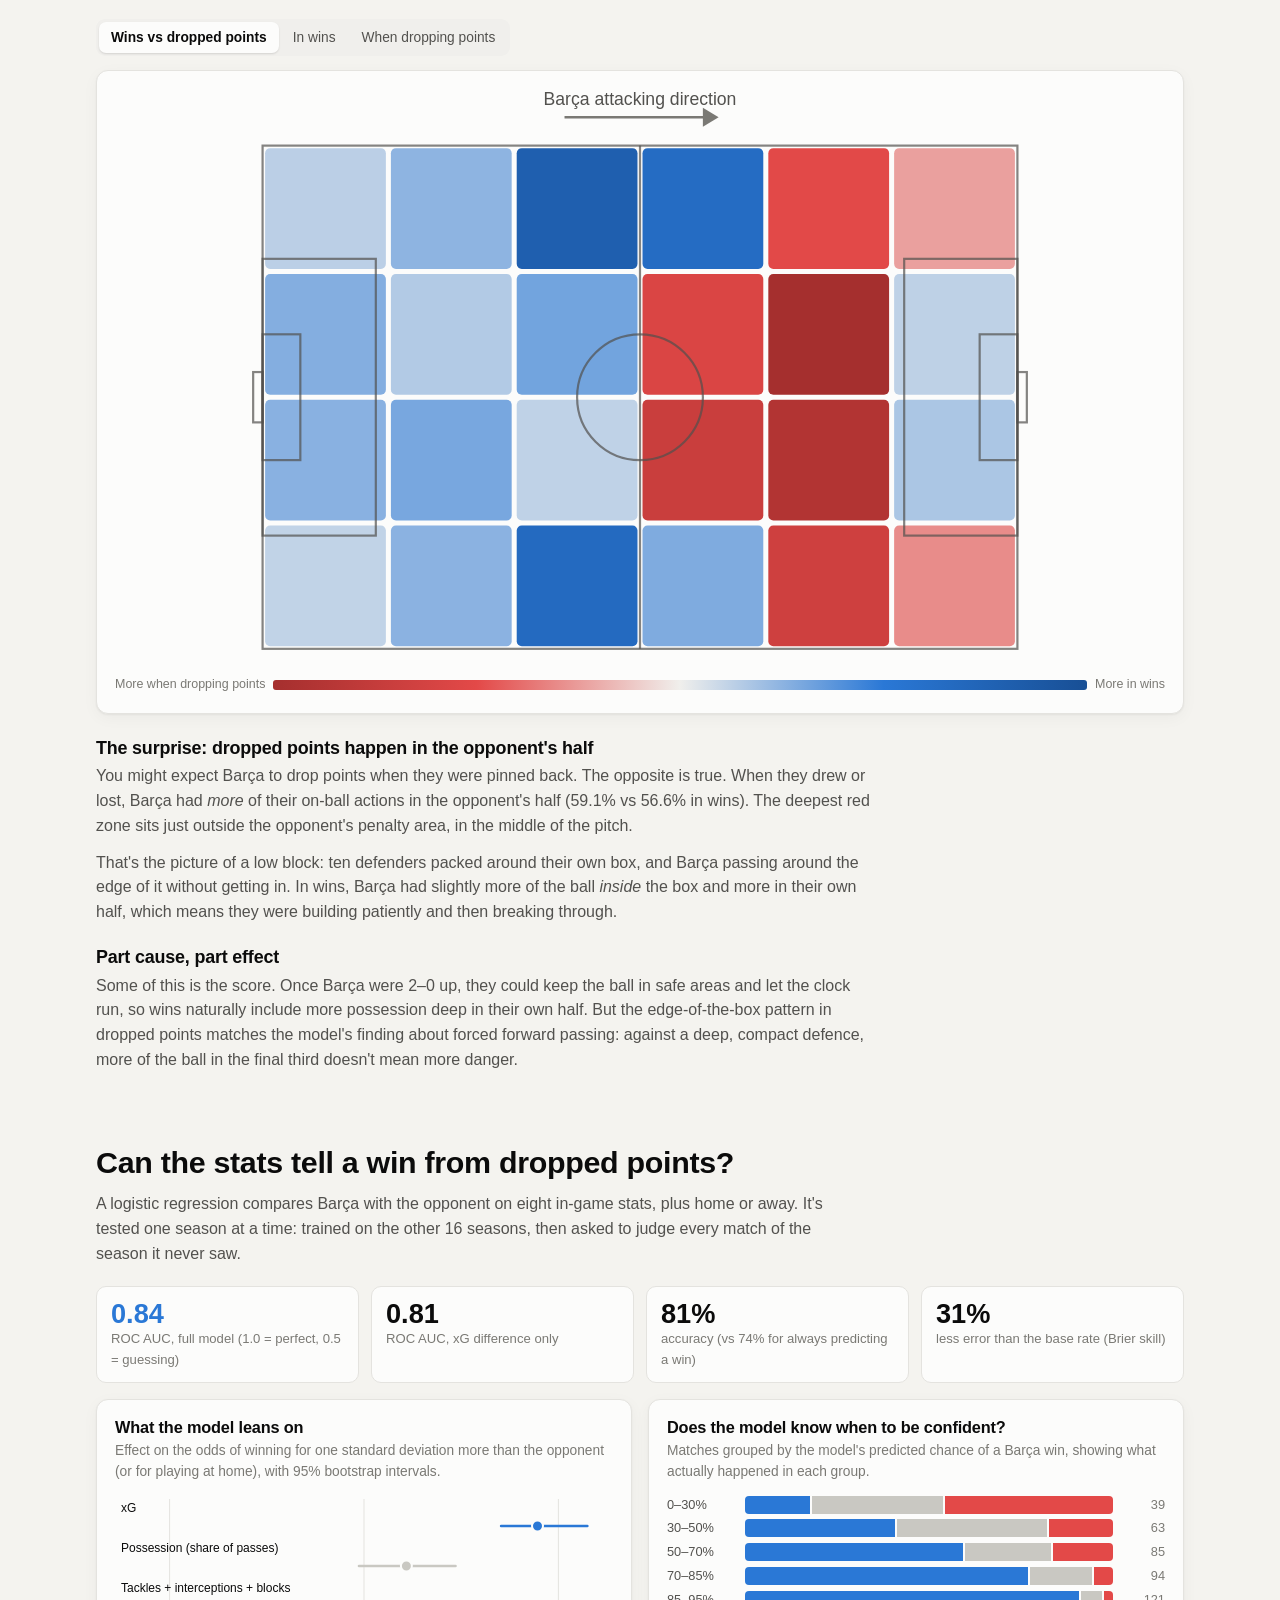
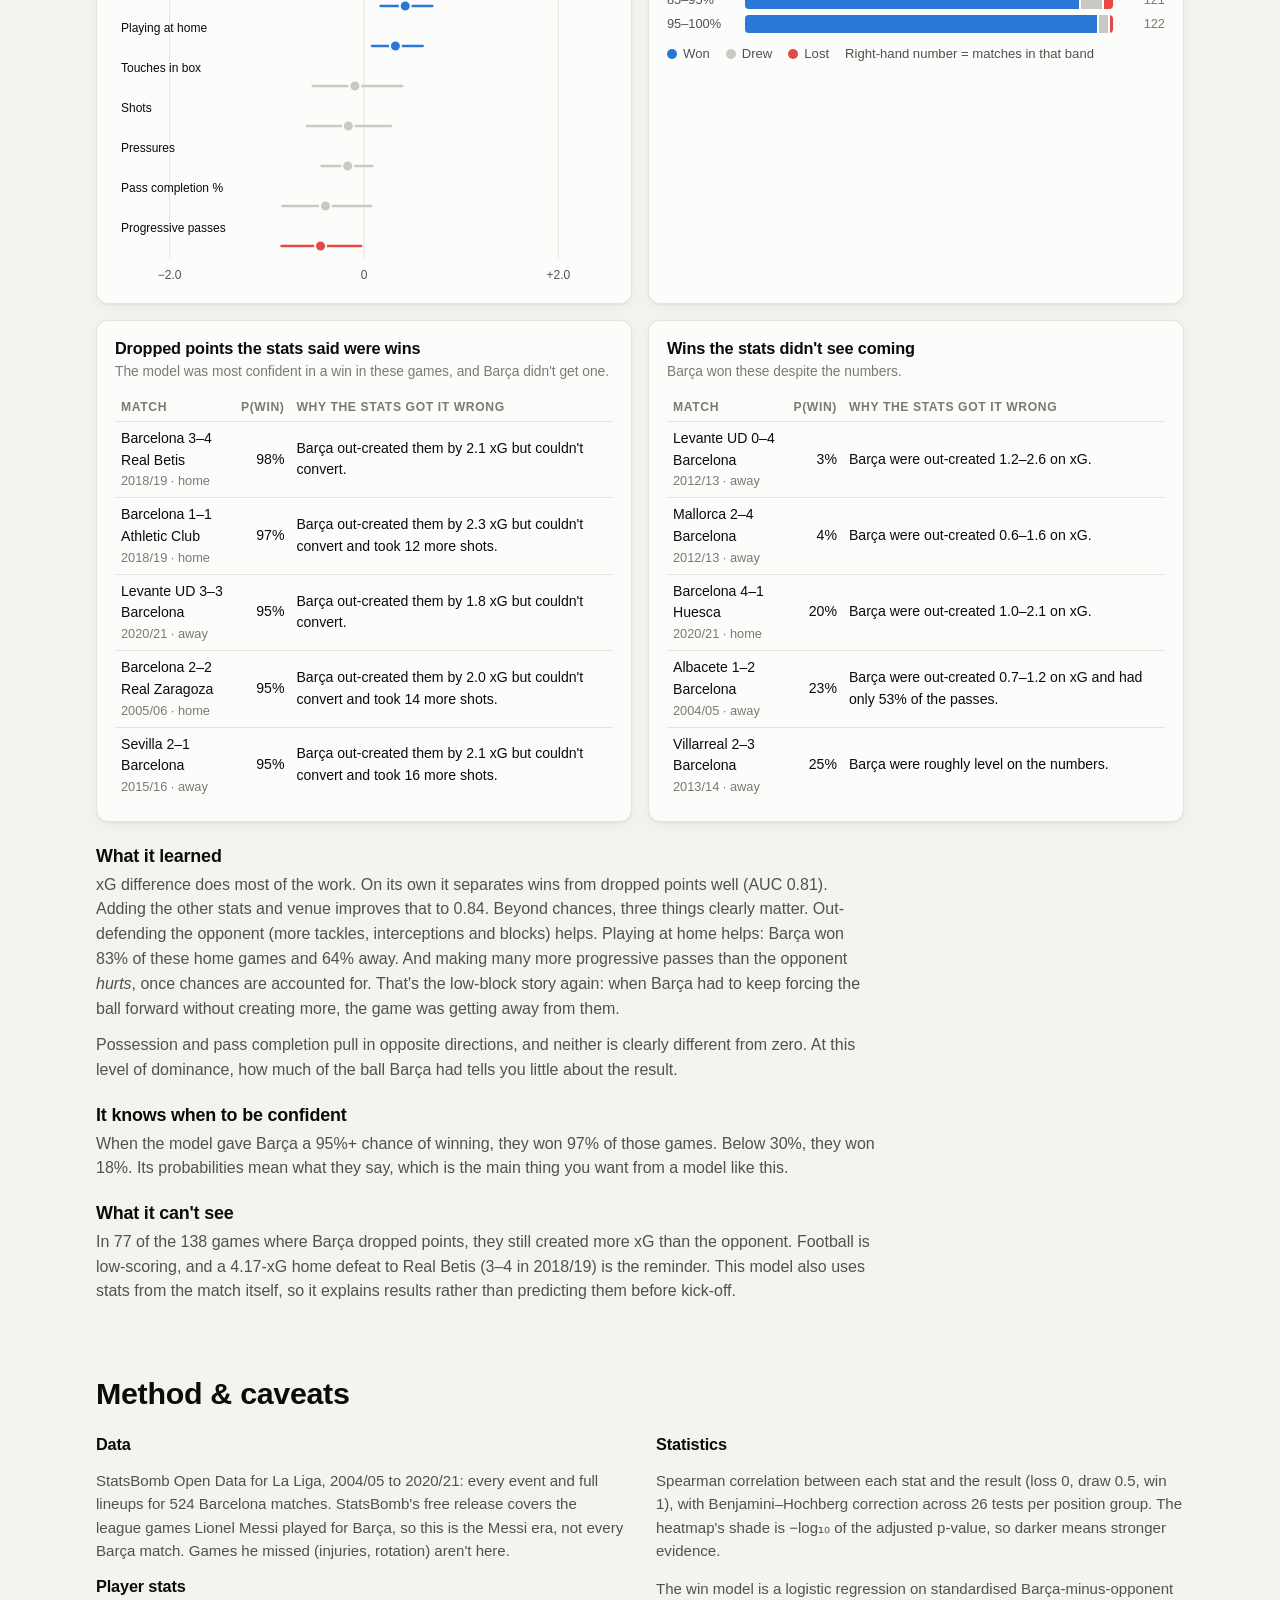
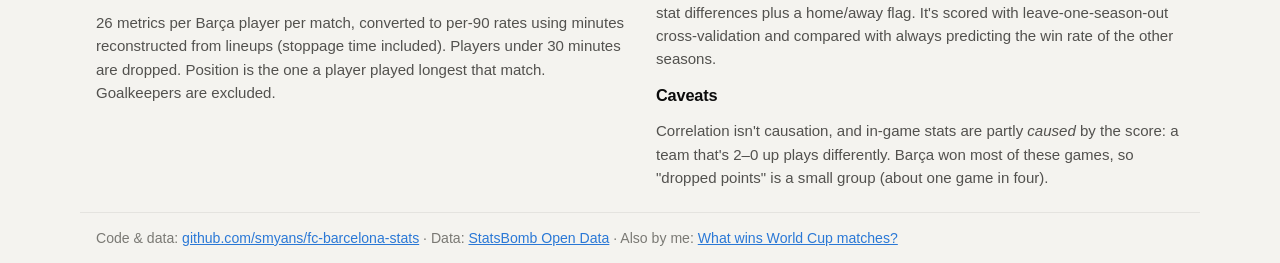
==== commit e512a25e: "Add "Barça now" page: recent-results analysis, forecasts, live predictor - football-data.co.uk loade" ====
--- a/docs/index.html
+++ b/docs/index.html
@@ -6,7 +6,7 @@
   <title>What Wins Barça Games?</title>
   <meta name="description" content="An interactive analysis of 524 FC Barcelona La Liga matches (2004/05 to 2020/21) using StatsBomb event data: which player stats go with winning, every shot, where Barça have the ball, and a win model.">
   <link rel="icon" href="data:image/svg+xml,<svg xmlns='http://www.w3.org/2000/svg' viewBox='0 0 100 100'><rect x='10' y='10' width='80' height='80' rx='20' fill='%232a78d6'/><rect x='50' y='10' width='40' height='80' rx='0' fill='%23e34948'/></svg>">
-  <link rel="stylesheet" href="style.css?v=3">
+  <link rel="stylesheet" href="style.css?v=5">
 </head>
 <body>
   <header class="hero">
@@ -17,6 +17,7 @@
         when Barcelona win, and when they drop points, what's actually different?</p>
       <div class="tiles" id="summary-tiles"></div>
       <nav class="toc" aria-label="Sections">
+        <a class="now-link" href="now.html">Barça now: next-match forecast &amp; live predictor →</a>
         <a href="#short">The short version</a>
         <a href="#players">Player stats</a>
         <a href="#shots">Shot map</a>
@@ -247,8 +248,9 @@
   </footer>
 
   <div class="tooltip" id="tooltip" role="tooltip" hidden></div>
-  <script src="glossary.js?v=3"></script>
-  <script src="insights.js?v=3"></script>
-  <script src="app.js?v=3"></script>
+  <script src="common.js?v=5"></script>
+  <script src="glossary.js?v=5"></script>
+  <script src="insights.js?v=5"></script>
+  <script src="app.js?v=5"></script>
 </body>
 </html>
--- a/docs/style.css
+++ b/docs/style.css
@@ -233,3 +233,71 @@
 .calibration-row .stack { display: flex; height: 18px; border-radius: 4px; overflow: hidden; gap: 2px; background: var(--surface); }
 .calibration-row .stack span { display: block; height: 100%; }
 .calibration-row .n { text-align: right; font-variant-numeric: tabular-nums; color: var(--ink-3); }
+
+/* ---------- Barça now page ---------- */
+.outcome-tiles { display: grid; grid-template-columns: repeat(3, minmax(0, 1fr)); gap: 10px; margin: 10px 0 14px; }
+.outcome { border: 1px solid var(--rule); border-top: 4px solid var(--accent); border-radius: 10px; padding: 10px 12px; background: var(--surface); }
+.outcome .value { font-size: 1.6rem; font-weight: 700; font-variant-numeric: tabular-nums; line-height: 1.1; }
+.outcome .label { color: var(--ink-2); font-size: 0.84rem; }
+.outcome .sub { color: var(--ink-3); font-size: 0.76rem; margin-top: 2px; }
+.outcome-tiles.big .value { font-size: 2.2rem; }
+.prob-row, .season-row, .rho-row { display: grid; grid-template-columns: 110px minmax(0, 1fr); gap: 10px; align-items: center; margin-bottom: 8px; font-size: 0.84rem; }
+.prob-label { color: var(--ink-2); }
+.prob-bar { display: flex; gap: 2px; height: 16px; border-radius: 4px; overflow: hidden; }
+.prob-bar span { display: block; height: 100%; }
+
+.live-grid { display: grid; gap: 18px; }
+.live-field { display: grid; gap: 8px; }
+.live-label { font-size: 0.86rem; color: var(--ink-2); }
+.live-label b { color: var(--ink); font-size: 1.1rem; margin-left: 6px; }
+.hint { font-size: 0.76rem; color: var(--ink-3); }
+input[type="range"] { width: 100%; accent-color: var(--pos); }
+.score-row { display: flex; flex-wrap: wrap; gap: 10px; }
+.stepper { display: inline-flex; align-items: center; gap: 8px; border: 1px solid var(--rule); border-radius: 10px; padding: 6px 8px; background: var(--surface-2); }
+.stepper .who { font-size: 0.84rem; color: var(--ink-2); min-width: 64px; }
+.stepper b { font-size: 1.3rem; min-width: 1.4em; text-align: center; font-variant-numeric: tabular-nums; }
+.stepper button, .reset { font: inherit; border: 1px solid var(--rule); background: var(--surface); color: var(--ink); border-radius: 8px; cursor: pointer; }
+.stepper button { width: 34px; height: 34px; font-size: 1.15rem; line-height: 1; }
+.stepper button:hover, .reset:hover { border-color: var(--ink-3); }
+.reset { justify-self: start; padding: 6px 14px; font-size: 0.86rem; color: var(--ink-2); }
+
+.season-row { grid-template-columns: 120px minmax(0, 1fr) auto; cursor: default; }
+.season-bars { position: relative; height: 18px; }
+.season-bars .bar { position: absolute; left: 0; border-radius: 4px; }
+.season-bars .actual { top: 0; height: 10px; background: var(--pos); }
+.season-bars .expected { top: 12px; height: 6px; background: var(--neutral); }
+.season-row .n { color: var(--ink-2); font-variant-numeric: tabular-nums; font-size: 0.8rem; }
+
+.rho-row { grid-template-columns: 150px minmax(0, 1fr); margin-bottom: 5px; }
+.rho-track { position: relative; height: 14px; background: linear-gradient(var(--rule), var(--rule)) center / 1px 100% no-repeat; }
+.rho-bar { position: absolute; top: 2px; height: 10px; border-radius: 3px; }
+.rho-tick { position: absolute; top: -1px; width: 2px; height: 16px; background: var(--ink); border-radius: 1px; transform: translateX(-1px); }
+.rho-axis { display: flex; justify-content: space-between; font-size: 0.74rem; color: var(--ink-3); margin: 6px 0 0 160px; }
+
+.split-cards { display: grid; grid-template-columns: repeat(auto-fit, minmax(230px, 1fr)); gap: 12px; }
+.split-row { display: grid; grid-template-columns: 1fr auto; gap: 0 10px; padding: 6px 0; border-top: 1px solid var(--rule); font-size: 0.88rem; color: var(--ink-2); }
+.split-row b { font-variant-numeric: tabular-nums; }
+.split-row .sub { grid-column: 1 / -1; color: var(--ink-3); font-size: 0.76rem; }
+
+.recent-list { display: grid; grid-template-columns: repeat(auto-fill, minmax(260px, 1fr)); gap: 12px; }
+.recent-card { background: var(--surface); border: 1px solid var(--rule); border-radius: 12px; padding: 14px; font-size: 0.88rem; }
+.recent-head { display: flex; align-items: center; gap: 8px; flex-wrap: wrap; }
+.recent-head .sub { color: var(--ink-3); margin-left: auto; font-size: 0.8rem; }
+.result-pill { display: inline-grid; place-items: center; width: 24px; height: 24px; border-radius: 6px; color: #fff; font-weight: 700; font-size: 0.8rem; }
+.result-pill.r3 { background: var(--pos); }
+.result-pill.r1 { background: var(--neutral); color: var(--ink); }
+.result-pill.r0 { background: var(--neg); }
+.recent-meta { display: flex; flex-wrap: wrap; gap: 4px 12px; color: var(--ink-2); font-size: 0.8rem; margin: 8px 0; font-variant-numeric: tabular-nums; }
+.standouts { margin: 0; padding-left: 18px; color: var(--ink-2); }
+.standouts li { margin: 2px 0; }
+.toc a.now-link { color: var(--pos); border-color: var(--pos); font-weight: 600; }
+
+@media (max-width: 480px) {
+  .outcome .value { font-size: 1.3rem; }
+  .outcome-tiles.big .value { font-size: 1.7rem; }
+  .prob-row, .rho-row { grid-template-columns: 96px minmax(0, 1fr); }
+  .season-row { grid-template-columns: 70px minmax(0, 1fr); }
+  .season-row .n { grid-column: 2; }
+  .rho-axis { margin-left: 0; }
+}
+.live-controls select { max-width: 100%; }
